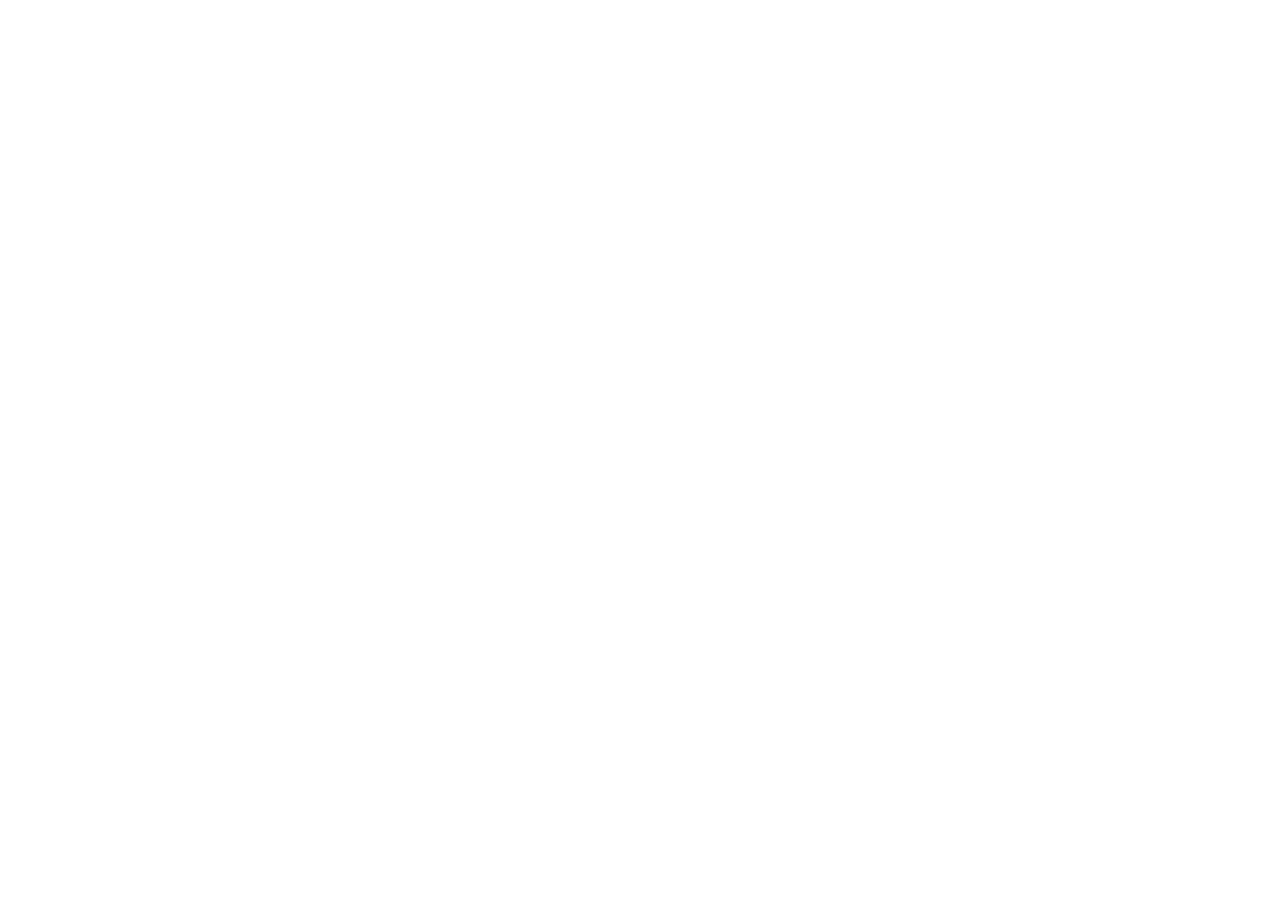
==== index.html @ 3dc80376 "first commit" ====
<!DOCTYPE html>
<html lang="en">
  <head>
    <meta charset="UTF-8" />
    <meta name="viewport" content="width=device-width, initial-scale=1.0" />
    <link rel="stylesheet" href="common.css" />
    <link rel="stylesheet" href="style.css" />

    <title>Document</title>
  </head>
  <body>
    <script src="./script.js"></script>
  </body>
</html>
---- common.css ----
/* გამოიყენეთ საერთო სტილებისთვის */
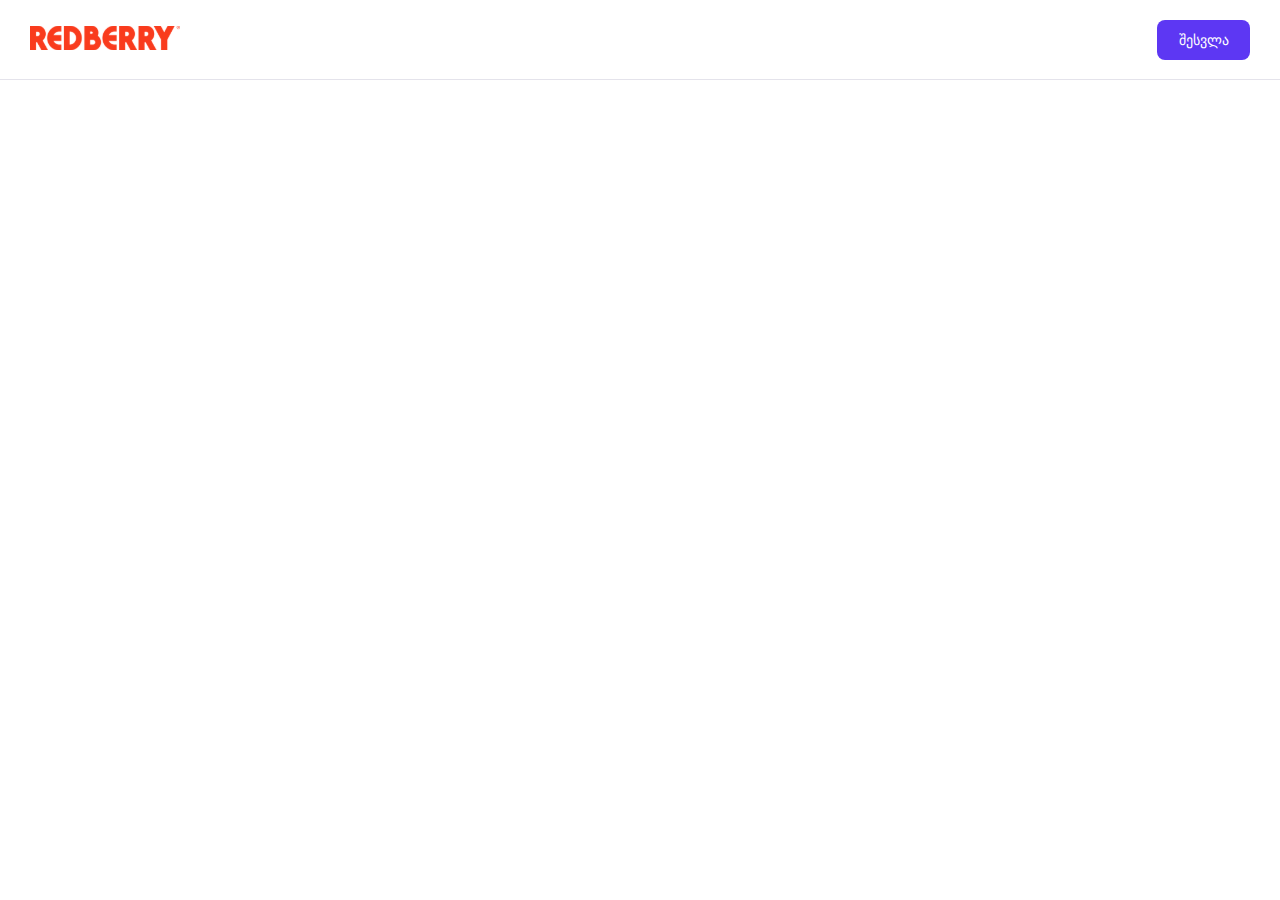
==== commit 8c69d53a: "add header" ====
--- a/index.html
+++ b/index.html
@@ -9,6 +9,22 @@
     <title>Document</title>
   </head>
   <body>
+    <header>
+      <div class="header-content">
+        <div>
+          <img class="logo" src="./assets/redberry.svg">
+        </div>
+        <button class="login-button"><p id="login">შესვლა</p></button>
+      </div>
+    </header>
+
+
+
+
+
+
+
+
     <script src="./script.js"></script>
   </body>
 </html>
--- a/common.css
+++ b/common.css
@@ -1 +1,10 @@
 /* გამოიყენეთ საერთო სტილებისთვის */
+@import url("https://free.bboxtype.com/embedfonts/?family=FiraGO:400,500,700");
+* {
+  margin: 0;
+  padding: 0;
+  box-sizing: border-box;
+}
+body {
+  font-family: "FiraGO", sans-serif;
+}
--- a/style.css
+++ b/style.css
@@ -0,0 +1,50 @@
+
+*{
+    padding:0;
+    margin:0;
+    box-sizing: border-box;
+    font-style: normal;
+}
+
+@import '@fontsource/firago/400.css';
+@import '@fontsource/firago/500.css';
+
+body{
+    height: 100vh;
+    font-family: 'FiraGO', sans-serif;
+}
+
+.header-content{
+    background-color: #FFF;
+    border-bottom: 1px solid #E4E3EB;
+    height:80px;
+    display: flex;
+    width:100%;
+    align-items: center;
+    justify-content: space-between;
+    padding:0px 30px;
+}
+
+.login-button{
+    width:93px;
+    height:40px;
+    background-color: #5D37F3;
+    border-radius: 8px;
+    border-style: none;
+}
+
+#login{
+    padding:10px 20px;
+    color:#FFF;
+    font-weight:500;
+    font-size: 14px;
+    line-height: 20px;
+}
+
+
+
+
+
+
+
+
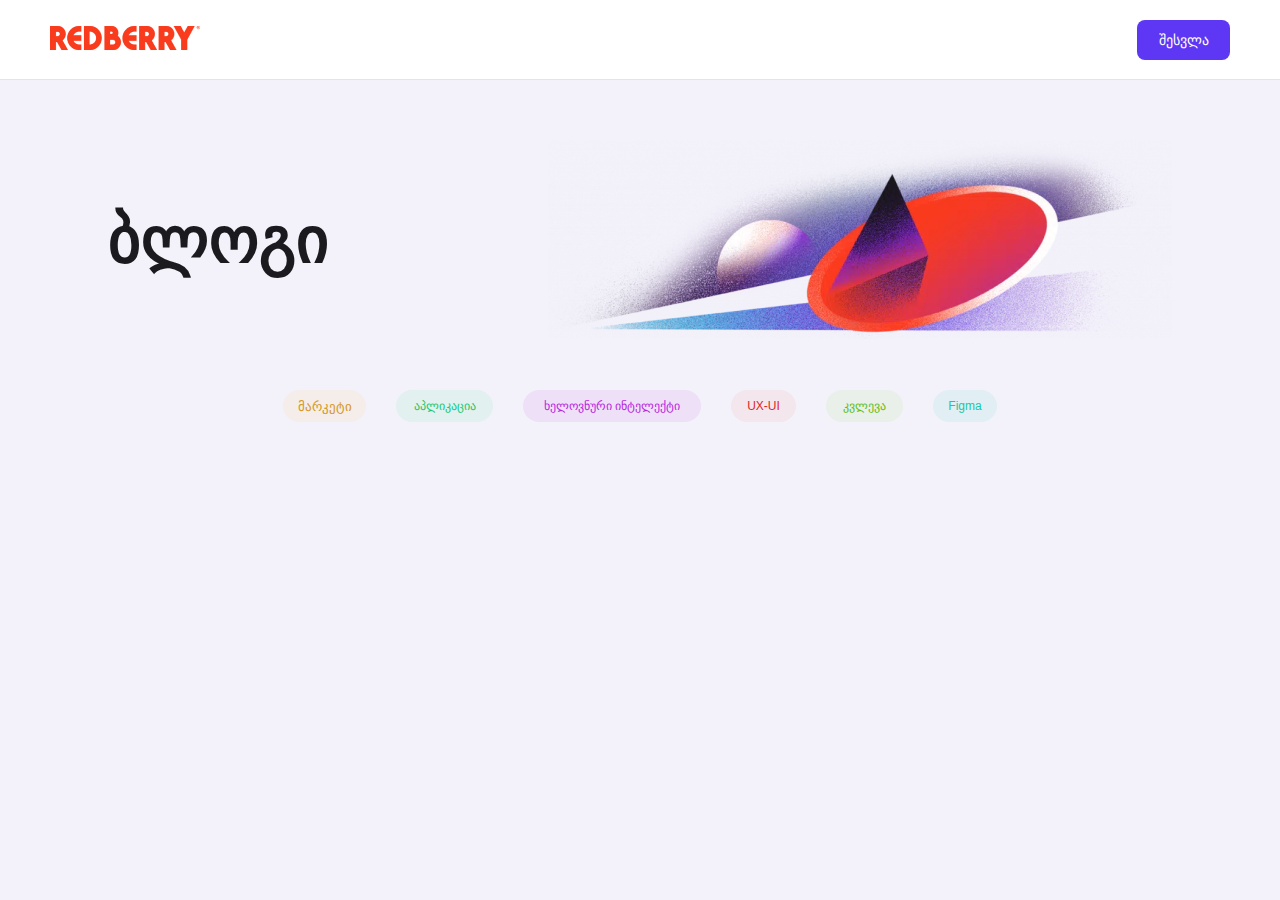
==== commit e52f997c: "add title and navigation" ====
--- a/index.html
+++ b/index.html
@@ -12,11 +12,44 @@
     <header>
       <div class="header-content">
         <div>
-          <img class="logo" src="./assets/redberry.svg">
+          <img class="logo" src="./assets/LOGO-02 3.jpg">
         </div>
         <button class="login-button"><p id="login">შესვლა</p></button>
       </div>
     </header>
+
+    <section>
+      <div class="title">
+        <div class="ბლოგი">
+        <h1>ბლოგი</h1>
+        </div>
+        <img src="./assets/Blog-1024x355_1.png">
+      </div>
+    </section>
+
+    <section>
+      <div class="nav-bar">
+        <div>
+          <button id="მარკეტი">მარკეტი</button>
+        </div>
+        <div>
+        <button id="აპლიკაცია">აპლიკაცია</button>
+      </div>
+      <div>
+        <button id="ხელოვნური-ინტელექტი">ხელოვნური ინტელექტი</button>
+      </div>
+      <div>
+        <button id="ux-ui">UX-UI</button>
+      </div>
+      <div>
+        <button id="კვლევა">კვლევა</button>
+      </div>
+      <div>
+        <button id="figma">Figma</button>
+      </div>
+
+      </div>
+    </section>
 
 
 
--- a/style.css
+++ b/style.css
@@ -12,6 +12,7 @@
 body{
     height: 100vh;
     font-family: 'FiraGO', sans-serif;
+    background-color: #F3F2FA;
 }
 
 .header-content{
@@ -22,7 +23,7 @@
     width:100%;
     align-items: center;
     justify-content: space-between;
-    padding:0px 30px;
+    padding:0px 50px;
 }
 
 .login-button{
@@ -41,6 +42,110 @@
     line-height: 20px;
 }
 
+h1{
+    width:225px;
+    height:72px;
+    font-weight: 700;
+    font-size: 64px;
+    line-height: 72px;
+    color: #1A1A1F;
+    
+}
+
+.title img{
+    width:624px;
+    height:200px;
+}
+
+.title{
+    display: flex;
+    justify-content: space-around;
+    align-items: center;
+    margin-top:60px;
+}
+
+.ბლოგი{
+    justify-content: center;
+    align-items: center;
+    display: flex;
+}
+
+.nav-bar{
+    display: flex;
+    justify-content: center;
+    align-items: center;
+    margin-top: 50px;
+    column-gap: 30px;
+}
+
+#მარკეტი{
+    width:83px;
+    height:32px;
+    border-radius: 30px;
+    border-style: none;
+    background-color: rgba(255, 184, 47, 0.08);
+    color:#D6961C;
+}
+
+#აპლიკაცია{
+    width:97px;
+    height:32px;
+    border-radius: 30px;
+    background-color:rgba(28, 214, 125, 0.08);
+    color:#15C972;
+    border-style: none;
+    line-height: 16px;
+    font-size: 12px;
+    font-weight: 500;
+}
+
+#ხელოვნური-ინტელექტი{
+    width:178px;
+    height:32px;
+    border-radius: 30px;
+    background-color: #EEE1F7;
+    color:#B71FDD;
+    border-style: none;
+    line-height: 16px;
+    font-size: 12px;
+    font-weight: 500;
+}
+
+#ux-ui{
+    width:65px;
+    height:32px;
+    border-radius: 30px;
+    background-color:rgba(250, 87, 87, 0.08); 
+    color:#DC2828;
+    border-style: none;
+    line-height: 16px;
+    font-size: 12px;
+    font-weight: 500;
+}
+
+#კვლევა{
+    width:77px;
+    height:32px;
+    border-style: none;
+    border-radius: 30px;
+    font-size: 12px;
+    font-weight: 500;
+    line-height:16px;
+    background-color: #E9EFE9;
+    color:#60BE16;
+}
+
+#figma{
+    width:64px;
+    height:32px;
+    border-radius: 30px;
+    background-color: rgba(8, 210, 174, 0.08);
+    color:#1AC7A8 ;
+    line-height: 16px;
+    font-size: 12px;
+    font-weight: 500;
+    border-style: none;
+}
 
 
 
@@ -48,3 +153,6 @@
 
 
 
+
+
+
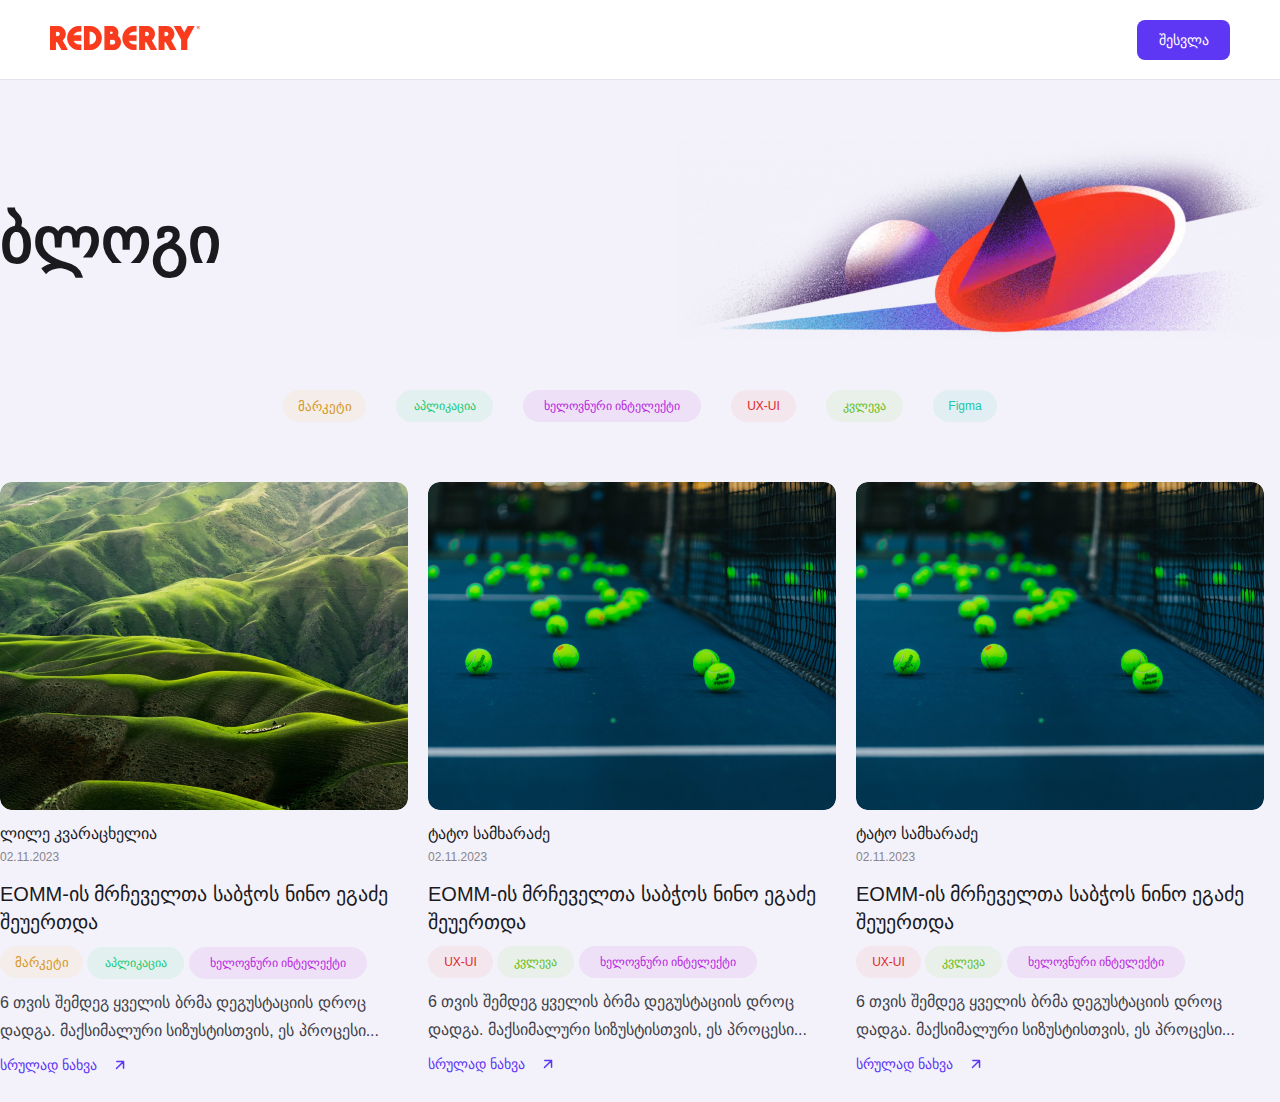
==== commit 1eeb0d55: "add main section" ====
--- a/index.html
+++ b/index.html
@@ -14,7 +14,7 @@
         <div>
           <img class="logo" src="./assets/LOGO-02 3.jpg">
         </div>
-        <button class="login-button"><p id="login">შესვლა</p></button>
+        <button class="login-button"><h5 id="login">შესვლა</h5></button>
       </div>
     </header>
 
@@ -52,6 +52,56 @@
     </section>
 
 
+    <main>
+      <div class="container">
+        <div class="card1">
+          <img src="./assets/unsplash_01_igFr7hd4.jpg">
+          <h3>ლილე კვარაცხელია</h3>
+          <h6>02.11.2023</h6>
+          <h2>EOMM-ის მრჩეველთა საბჭოს ნინო ეგაძე შეუერთდა</h2>
+          <div class="card-buttons">
+            <button id="მარკეტი">მარკეტი</button>
+            <button id="აპლიკაცია">აპლიკაცია</button>
+            <button id="ხელოვნური-ინტელექტი">ხელოვნური ინტელექტი</button>
+          </div>
+          <p>6 თვის შემდეგ ყველის ბრმა დეგუსტაციის დროც დადგა. მაქსიმალური სიზუსტისთვის, ეს პროცესი...</p>
+          <h4>სრულად ნახვა</h4>
+          <img src="./assets/arrow.svg" id="icon">
+          
+        </div>
+        <div class="card2">
+          <img src="./assets/unsplash_newhL3aprGk.jpg">
+          <h3>ტატო სამხარაძე</h3>
+          <h6>02.11.2023</h6>
+          <h2>EOMM-ის მრჩეველთა საბჭოს ნინო ეგაძე შეუერთდა</h2>
+          <div class="card-buttons">
+          <button id="ux-ui">UX-UI</button>
+          <button id="კვლევა">კვლევა</button>
+          <button id="ხელოვნური-ინტელექტი">ხელოვნური ინტელექტი</button>
+          </div>
+          <p>6 თვის შემდეგ ყველის ბრმა დეგუსტაციის დროც დადგა. მაქსიმალური სიზუსტისთვის, ეს პროცესი...</p>
+          <h4>სრულად ნახვა</h4>
+          <img src="./assets/arrow.svg" id="icon">
+        </div>
+        <div class="card3">
+          <img src="./assets/unsplash_newhL3aprGk.jpg">
+          <h3>ტატო სამხარაძე</h3>
+          <h6>02.11.2023</h6>
+          <h2>EOMM-ის მრჩეველთა საბჭოს ნინო ეგაძე შეუერთდა</h2>
+          <div class="card-buttons">
+          <button id="ux-ui">UX-UI</button>
+          <button id="კვლევა">კვლევა</button>
+          <button id="ხელოვნური-ინტელექტი">ხელოვნური ინტელექტი</button>
+          </div>
+          <p>6 თვის შემდეგ ყველის ბრმა დეგუსტაციის დროც დადგა. მაქსიმალური სიზუსტისთვის, ეს პროცესი...</p>
+          <h4>სრულად ნახვა</h4>
+          <img src="./assets/arrow.svg" id="icon">
+        
+        </div>
+      </div>
+    </main>
+
+
 
 
 
--- a/style.css
+++ b/style.css
@@ -59,9 +59,10 @@
 
 .title{
     display: flex;
-    justify-content: space-around;
-    align-items: center;
-    margin-top:60px;
+    justify-content: space-between;
+    align-items: center;
+    margin:60px auto auto auto;
+    width:1300px;
 }
 
 .ბლოგი{
@@ -147,12 +148,93 @@
     border-style: none;
 }
 
-
-
-
-
-
-
-
-
-
+.card1,.card2,.card3{
+    
+    width:408px;
+    height:620px;
+}
+
+.container{
+    display: flex;
+    flex-wrap: wrap;
+    gap:20px;
+    width:1300px;
+    margin: 60px auto auto auto;
+}
+
+.container div img{
+    border-radius: 12px;
+}
+
+h3{
+    color:#1A1A1F;
+    font-weight: 500;
+    font-size: 16px;
+    line-height: 20px;
+    width:164px;
+    height:20px;
+    padding-top: 10px;
+}
+
+h6{
+    color:#85858D;
+    font-size: 12px;
+    line-height: 16px;
+    font-weight: 400;
+    width:52px;
+    height:16px;
+    padding-top: 15px;;
+}
+
+h2{
+    color:#1A1A1F;
+    font-weight: 500;
+    font-size: 20px;
+    line-height: 28px;
+    width:408px;
+    height:56px;
+    padding-top: 30px;
+}
+.card-buttons div{
+    height:28px;
+    width:354px;
+}
+
+.card-buttons{
+    margin-top: 40px;
+}
+
+p{
+    color:#404049;
+    width:408px;
+    height:56px;
+    font-weight: 400;
+    font-size: 16px;
+    line-height: 28px;
+    padding-top: 10px;
+}
+
+h4{
+    color:#5D37F3;
+    line-height: 20px;
+    font-weight: 500;
+    font-size: 14px;
+    width:103px;
+    height:20px;
+    padding-top: 20px;
+    cursor: pointer;
+}
+
+#icon{
+    margin-left: 110px;
+    display: inline-block;
+}
+
+
+
+
+
+
+
+
+
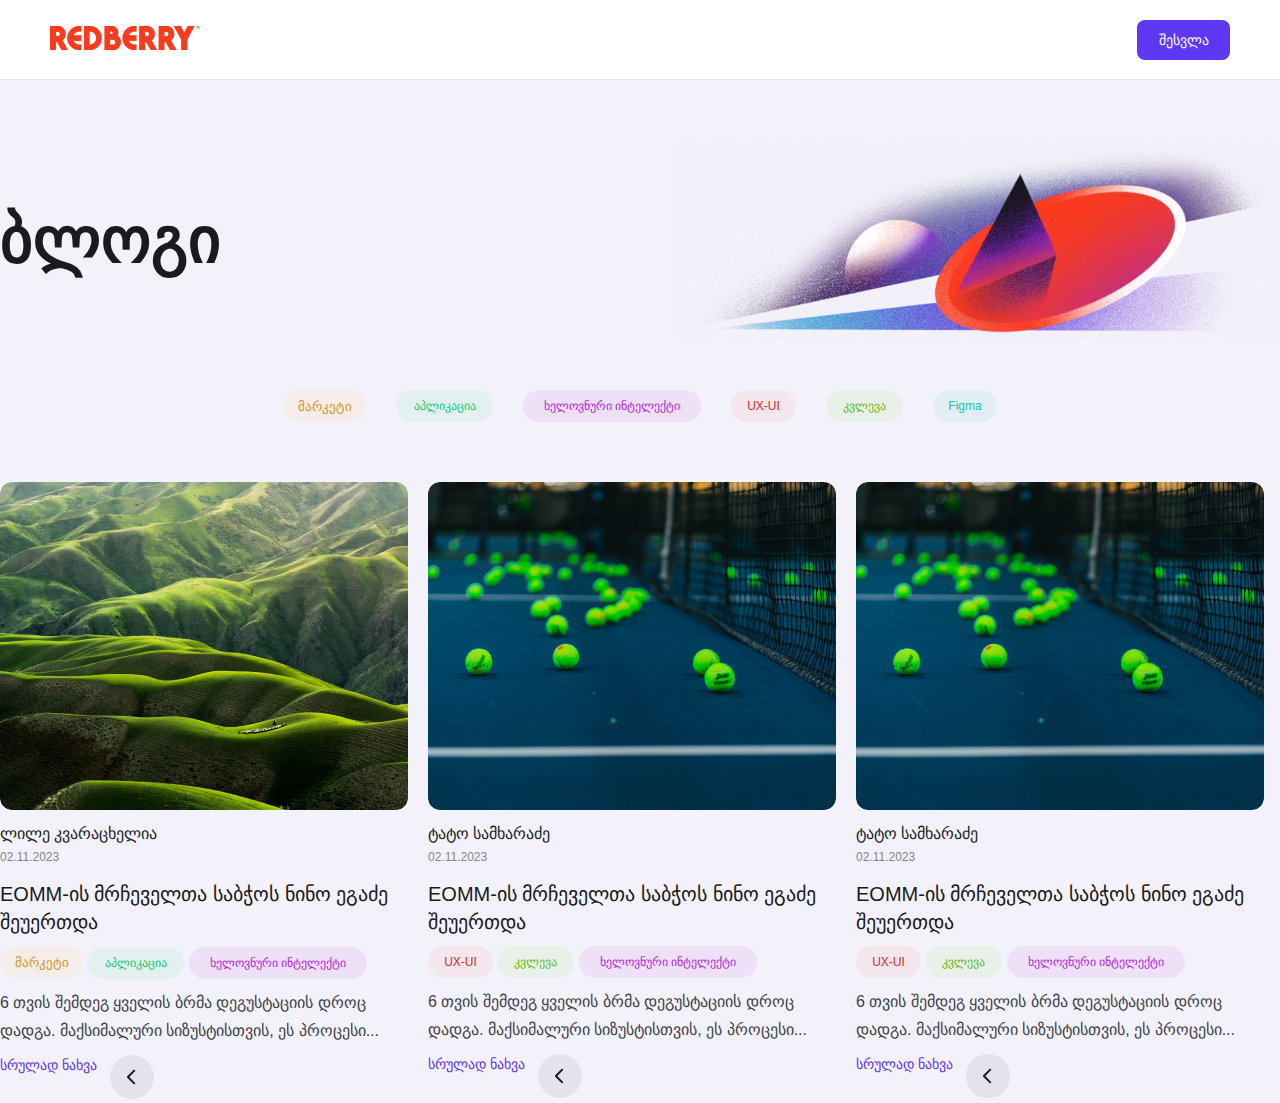
==== commit 13d4f9a5: "add login div" ====
--- a/index.html
+++ b/index.html
@@ -12,18 +12,18 @@
     <header>
       <div class="header-content">
         <div>
-          <img class="logo" src="./assets/LOGO-02 3.jpg">
+          <img class="logo" src="./assets/LOGO-02 3.jpg" />
         </div>
-        <button class="login-button"><h5 id="login">შესვლა</h5></button>
+        <button id="login-button">შესვლა</button>
       </div>
     </header>
 
     <section>
       <div class="title">
         <div class="ბლოგი">
-        <h1>ბლოგი</h1>
+          <h1>ბლოგი</h1>
         </div>
-        <img src="./assets/Blog-1024x355_1.png">
+        <img src="./assets/Blog-1024x355_1.png" />
       </div>
     </section>
 
@@ -33,29 +33,27 @@
           <button id="მარკეტი">მარკეტი</button>
         </div>
         <div>
-        <button id="აპლიკაცია">აპლიკაცია</button>
-      </div>
-      <div>
-        <button id="ხელოვნური-ინტელექტი">ხელოვნური ინტელექტი</button>
-      </div>
-      <div>
-        <button id="ux-ui">UX-UI</button>
-      </div>
-      <div>
-        <button id="კვლევა">კვლევა</button>
-      </div>
-      <div>
-        <button id="figma">Figma</button>
-      </div>
-
+          <button id="აპლიკაცია">აპლიკაცია</button>
+        </div>
+        <div>
+          <button id="ხელოვნური-ინტელექტი">ხელოვნური ინტელექტი</button>
+        </div>
+        <div>
+          <button id="ux-ui">UX-UI</button>
+        </div>
+        <div>
+          <button id="კვლევა">კვლევა</button>
+        </div>
+        <div>
+          <button id="figma">Figma</button>
+        </div>
       </div>
     </section>
-
 
     <main>
       <div class="container">
         <div class="card1">
-          <img src="./assets/unsplash_01_igFr7hd4.jpg">
+          <img src="./assets/unsplash_01_igFr7hd4.jpg" />
           <h3>ლილე კვარაცხელია</h3>
           <h6>02.11.2023</h6>
           <h2>EOMM-ის მრჩეველთა საბჭოს ნინო ეგაძე შეუერთდა</h2>
@@ -64,49 +62,62 @@
             <button id="აპლიკაცია">აპლიკაცია</button>
             <button id="ხელოვნური-ინტელექტი">ხელოვნური ინტელექტი</button>
           </div>
-          <p>6 თვის შემდეგ ყველის ბრმა დეგუსტაციის დროც დადგა. მაქსიმალური სიზუსტისთვის, ეს პროცესი...</p>
+          <p>
+            6 თვის შემდეგ ყველის ბრმა დეგუსტაციის დროც დადგა. მაქსიმალური
+            სიზუსტისთვის, ეს პროცესი...
+          </p>
           <h4>სრულად ნახვა</h4>
-          <img src="./assets/arrow.svg" id="icon">
-          
+          <img src="./assets/arrow.svg" id="icon" />
         </div>
         <div class="card2">
-          <img src="./assets/unsplash_newhL3aprGk.jpg">
+          <img src="./assets/unsplash_newhL3aprGk.jpg" />
           <h3>ტატო სამხარაძე</h3>
           <h6>02.11.2023</h6>
           <h2>EOMM-ის მრჩეველთა საბჭოს ნინო ეგაძე შეუერთდა</h2>
           <div class="card-buttons">
-          <button id="ux-ui">UX-UI</button>
-          <button id="კვლევა">კვლევა</button>
-          <button id="ხელოვნური-ინტელექტი">ხელოვნური ინტელექტი</button>
+            <button id="ux-ui">UX-UI</button>
+            <button id="კვლევა">კვლევა</button>
+            <button id="ხელოვნური-ინტელექტი">ხელოვნური ინტელექტი</button>
           </div>
-          <p>6 თვის შემდეგ ყველის ბრმა დეგუსტაციის დროც დადგა. მაქსიმალური სიზუსტისთვის, ეს პროცესი...</p>
+          <p>
+            6 თვის შემდეგ ყველის ბრმა დეგუსტაციის დროც დადგა. მაქსიმალური
+            სიზუსტისთვის, ეს პროცესი...
+          </p>
           <h4>სრულად ნახვა</h4>
-          <img src="./assets/arrow.svg" id="icon">
+          <img src="./assets/arrow.svg" id="icon" />
         </div>
         <div class="card3">
-          <img src="./assets/unsplash_newhL3aprGk.jpg">
+          <img src="./assets/unsplash_newhL3aprGk.jpg" />
           <h3>ტატო სამხარაძე</h3>
           <h6>02.11.2023</h6>
           <h2>EOMM-ის მრჩეველთა საბჭოს ნინო ეგაძე შეუერთდა</h2>
           <div class="card-buttons">
-          <button id="ux-ui">UX-UI</button>
-          <button id="კვლევა">კვლევა</button>
-          <button id="ხელოვნური-ინტელექტი">ხელოვნური ინტელექტი</button>
+            <button id="ux-ui">UX-UI</button>
+            <button id="კვლევა">კვლევა</button>
+            <button id="ხელოვნური-ინტელექტი">ხელოვნური ინტელექტი</button>
           </div>
-          <p>6 თვის შემდეგ ყველის ბრმა დეგუსტაციის დროც დადგა. მაქსიმალური სიზუსტისთვის, ეს პროცესი...</p>
+          <p>
+            6 თვის შემდეგ ყველის ბრმა დეგუსტაციის დროც დადგა. მაქსიმალური
+            სიზუსტისთვის, ეს პროცესი...
+          </p>
           <h4>სრულად ნახვა</h4>
-          <img src="./assets/arrow.svg" id="icon">
-        
+          <img src="./assets/arrow.svg" id="icon" />
         </div>
       </div>
     </main>
-
-
-
-
-
-
-
+    <div id="login">
+      <img src="./assets/remove.svg" alt="" id="closing" />
+      <span class="login-p">შესვლა</span>
+      <div class="login-input-div">
+        <span class="email-1">ელ-ფოსტა</span>
+        <input
+          type="email"
+          id="email-input-1"
+          placeholder="Example@redberry.ge"
+        />
+        <button id="login-btn">შესვლა</button>
+      </div>
+    </div>
 
     <script src="./script.js"></script>
   </body>
--- a/common.css
+++ b/common.css
@@ -4,6 +4,7 @@
   margin: 0;
   padding: 0;
   box-sizing: border-box;
+  border: none;
 }
 body {
   font-family: "FiraGO", sans-serif;
--- a/style.css
+++ b/style.css
@@ -1,240 +1,297 @@
-
-*{
-    padding:0;
-    margin:0;
-    box-sizing: border-box;
-    font-style: normal;
-}
-
-@import '@fontsource/firago/400.css';
-@import '@fontsource/firago/500.css';
-
-body{
-    height: 100vh;
-    font-family: 'FiraGO', sans-serif;
-    background-color: #F3F2FA;
-}
-
-.header-content{
-    background-color: #FFF;
-    border-bottom: 1px solid #E4E3EB;
-    height:80px;
-    display: flex;
-    width:100%;
-    align-items: center;
-    justify-content: space-between;
-    padding:0px 50px;
-}
-
-.login-button{
-    width:93px;
-    height:40px;
-    background-color: #5D37F3;
-    border-radius: 8px;
-    border-style: none;
-}
-
-#login{
-    padding:10px 20px;
-    color:#FFF;
-    font-weight:500;
-    font-size: 14px;
-    line-height: 20px;
-}
-
-h1{
-    width:225px;
-    height:72px;
-    font-weight: 700;
-    font-size: 64px;
-    line-height: 72px;
-    color: #1A1A1F;
-    
-}
-
-.title img{
-    width:624px;
-    height:200px;
-}
-
-.title{
-    display: flex;
-    justify-content: space-between;
-    align-items: center;
-    margin:60px auto auto auto;
-    width:1300px;
-}
-
-.ბლოგი{
-    justify-content: center;
-    align-items: center;
-    display: flex;
-}
-
-.nav-bar{
-    display: flex;
-    justify-content: center;
-    align-items: center;
-    margin-top: 50px;
-    column-gap: 30px;
-}
-
-#მარკეტი{
-    width:83px;
-    height:32px;
-    border-radius: 30px;
-    border-style: none;
-    background-color: rgba(255, 184, 47, 0.08);
-    color:#D6961C;
-}
-
-#აპლიკაცია{
-    width:97px;
-    height:32px;
-    border-radius: 30px;
-    background-color:rgba(28, 214, 125, 0.08);
-    color:#15C972;
-    border-style: none;
-    line-height: 16px;
-    font-size: 12px;
-    font-weight: 500;
-}
-
-#ხელოვნური-ინტელექტი{
-    width:178px;
-    height:32px;
-    border-radius: 30px;
-    background-color: #EEE1F7;
-    color:#B71FDD;
-    border-style: none;
-    line-height: 16px;
-    font-size: 12px;
-    font-weight: 500;
-}
-
-#ux-ui{
-    width:65px;
-    height:32px;
-    border-radius: 30px;
-    background-color:rgba(250, 87, 87, 0.08); 
-    color:#DC2828;
-    border-style: none;
-    line-height: 16px;
-    font-size: 12px;
-    font-weight: 500;
-}
-
-#კვლევა{
-    width:77px;
-    height:32px;
-    border-style: none;
-    border-radius: 30px;
-    font-size: 12px;
-    font-weight: 500;
-    line-height:16px;
-    background-color: #E9EFE9;
-    color:#60BE16;
-}
-
-#figma{
-    width:64px;
-    height:32px;
-    border-radius: 30px;
-    background-color: rgba(8, 210, 174, 0.08);
-    color:#1AC7A8 ;
-    line-height: 16px;
-    font-size: 12px;
-    font-weight: 500;
-    border-style: none;
-}
-
-.card1,.card2,.card3{
-    
-    width:408px;
-    height:620px;
-}
-
-.container{
-    display: flex;
-    flex-wrap: wrap;
-    gap:20px;
-    width:1300px;
-    margin: 60px auto auto auto;
-}
-
-.container div img{
-    border-radius: 12px;
-}
-
-h3{
-    color:#1A1A1F;
-    font-weight: 500;
-    font-size: 16px;
-    line-height: 20px;
-    width:164px;
-    height:20px;
-    padding-top: 10px;
-}
-
-h6{
-    color:#85858D;
-    font-size: 12px;
-    line-height: 16px;
-    font-weight: 400;
-    width:52px;
-    height:16px;
-    padding-top: 15px;;
-}
-
-h2{
-    color:#1A1A1F;
-    font-weight: 500;
-    font-size: 20px;
-    line-height: 28px;
-    width:408px;
-    height:56px;
-    padding-top: 30px;
-}
-.card-buttons div{
-    height:28px;
-    width:354px;
-}
-
-.card-buttons{
-    margin-top: 40px;
-}
-
-p{
-    color:#404049;
-    width:408px;
-    height:56px;
-    font-weight: 400;
-    font-size: 16px;
-    line-height: 28px;
-    padding-top: 10px;
-}
-
-h4{
-    color:#5D37F3;
-    line-height: 20px;
-    font-weight: 500;
-    font-size: 14px;
-    width:103px;
-    height:20px;
-    padding-top: 20px;
-    cursor: pointer;
-}
-
-#icon{
-    margin-left: 110px;
-    display: inline-block;
-}
-
-
-
-
-
-
-
-
-
+* {
+  padding: 0;
+  margin: 0;
+  box-sizing: border-box;
+  font-style: normal;
+}
+
+@import "@fontsource/firago/400.css";
+@import "@fontsource/firago/500.css";
+
+body {
+  font-family: "FiraGO", sans-serif;
+  background-color: #f3f2fa;
+}
+
+.header-content {
+  background-color: #fff;
+  border-bottom: 1px solid #e4e3eb;
+  height: 80px;
+  display: flex;
+  width: 100%;
+  align-items: center;
+  justify-content: space-between;
+  padding: 0px 50px;
+}
+
+#login-button {
+  width: 93px;
+  height: 40px;
+  background-color: #5d37f3;
+  border-radius: 8px;
+  border-style: none;
+  padding: 10px 20px;
+  color: #fff;
+  font-weight: 500;
+  font-size: 14px;
+  line-height: 20px;
+}
+
+h1 {
+  width: 225px;
+  height: 72px;
+  font-weight: 700;
+  font-size: 64px;
+  line-height: 72px;
+  color: #1a1a1f;
+}
+
+.title img {
+  width: 624px;
+  height: 200px;
+}
+
+.title {
+  display: flex;
+  justify-content: space-between;
+  align-items: center;
+  margin: 60px auto auto auto;
+  width: 1300px;
+}
+
+.ბლოგი {
+  justify-content: center;
+  align-items: center;
+  display: flex;
+}
+
+.nav-bar {
+  display: flex;
+  justify-content: center;
+  align-items: center;
+  margin-top: 50px;
+  column-gap: 30px;
+}
+
+#მარკეტი {
+  width: 83px;
+  height: 32px;
+  border-radius: 30px;
+  border-style: none;
+  background-color: rgba(255, 184, 47, 0.08);
+  color: #d6961c;
+}
+
+#აპლიკაცია {
+  width: 97px;
+  height: 32px;
+  border-radius: 30px;
+  background-color: rgba(28, 214, 125, 0.08);
+  color: #15c972;
+  border-style: none;
+  line-height: 16px;
+  font-size: 12px;
+  font-weight: 500;
+}
+
+#ხელოვნური-ინტელექტი {
+  width: 178px;
+  height: 32px;
+  border-radius: 30px;
+  background-color: #eee1f7;
+  color: #b71fdd;
+  border-style: none;
+  line-height: 16px;
+  font-size: 12px;
+  font-weight: 500;
+}
+
+#ux-ui {
+  width: 65px;
+  height: 32px;
+  border-radius: 30px;
+  background-color: rgba(250, 87, 87, 0.08);
+  color: #dc2828;
+  border-style: none;
+  line-height: 16px;
+  font-size: 12px;
+  font-weight: 500;
+}
+
+#კვლევა {
+  width: 77px;
+  height: 32px;
+  border-style: none;
+  border-radius: 30px;
+  font-size: 12px;
+  font-weight: 500;
+  line-height: 16px;
+  background-color: #e9efe9;
+  color: #60be16;
+}
+
+#figma {
+  width: 64px;
+  height: 32px;
+  border-radius: 30px;
+  background-color: rgba(8, 210, 174, 0.08);
+  color: #1ac7a8;
+  line-height: 16px;
+  font-size: 12px;
+  font-weight: 500;
+  border-style: none;
+}
+
+.card1,
+.card2,
+.card3 {
+  width: 408px;
+  height: 620px;
+}
+
+.container {
+  display: flex;
+  flex-wrap: wrap;
+  gap: 20px;
+  width: 1300px;
+  margin: 60px auto auto auto;
+}
+
+.container div img {
+  border-radius: 12px;
+}
+
+h3 {
+  color: #1a1a1f;
+  font-weight: 500;
+  font-size: 16px;
+  line-height: 20px;
+  width: 164px;
+  height: 20px;
+  padding-top: 10px;
+}
+
+h6 {
+  color: #85858d;
+  font-size: 12px;
+  line-height: 16px;
+  font-weight: 400;
+  width: 52px;
+  height: 16px;
+  padding-top: 15px;
+}
+
+h2 {
+  color: #1a1a1f;
+  font-weight: 500;
+  font-size: 20px;
+  line-height: 28px;
+  width: 408px;
+  height: 56px;
+  padding-top: 30px;
+}
+.card-buttons div {
+  height: 28px;
+  width: 354px;
+}
+
+.card-buttons {
+  margin-top: 40px;
+}
+
+p {
+  color: #404049;
+  width: 408px;
+  height: 56px;
+  font-weight: 400;
+  font-size: 16px;
+  line-height: 28px;
+  padding-top: 10px;
+}
+
+h4 {
+  color: #5d37f3;
+  line-height: 20px;
+  font-weight: 500;
+  font-size: 14px;
+  width: 103px;
+  height: 20px;
+  padding-top: 20px;
+  cursor: pointer;
+}
+
+#icon {
+  margin-left: 110px;
+  display: inline-block;
+}
+
+/* login */
+
+#login {
+  position: fixed;
+  top: 50%;
+  left: 50%;
+  transform: translate(-50%, -50%);
+  background: #fff;
+  padding: 0 24px 40px 24px;
+  border-radius: 5px;
+  box-shadow: 0 0 10px rgba(0, 0, 0, 0.3);
+  z-index: 2;
+  width: 480px;
+  height: 272px;
+  flex-direction: column;
+  display: none;
+}
+#closing {
+  position: absolute;
+  right: 20px;
+  top: 20px;
+  cursor: pointer;
+}
+.login-p {
+  position: absolute;
+  left: 39%;
+  top: 40px;
+}
+.login-input-div {
+  padding-top: 96px;
+  left: 24px;
+  display: flex;
+  flex-direction: column;
+}
+
+.email-1 {
+  color: #1a1a1f;
+  font-size: 14px;
+  font-weight: 500;
+  line-height: 20px;
+}
+#email-input-1 {
+  margin-top: 8px;
+  width: 100%;
+  height: 44px;
+  border-radius: 12px;
+  border: 1px solid #e4e3eb;
+  background: #f7f7ff;
+  padding-left: 16px;
+  font-size: 14px;
+  font-weight: 400;
+  line-height: 20px;
+  ::placeholder {
+    color: #85858d;
+  }
+}
+#login-btn {
+  margin-top: 24px;
+  display: flex;
+  width: 432px;
+  padding: 10px 20px;
+  justify-content: center;
+  align-items: center;
+  gap: 10px;
+  border-radius: 8px;
+  background: #5d37f3;
+  font-size: 14px;
+  color: #fff;
+  cursor: pointer;
+}
